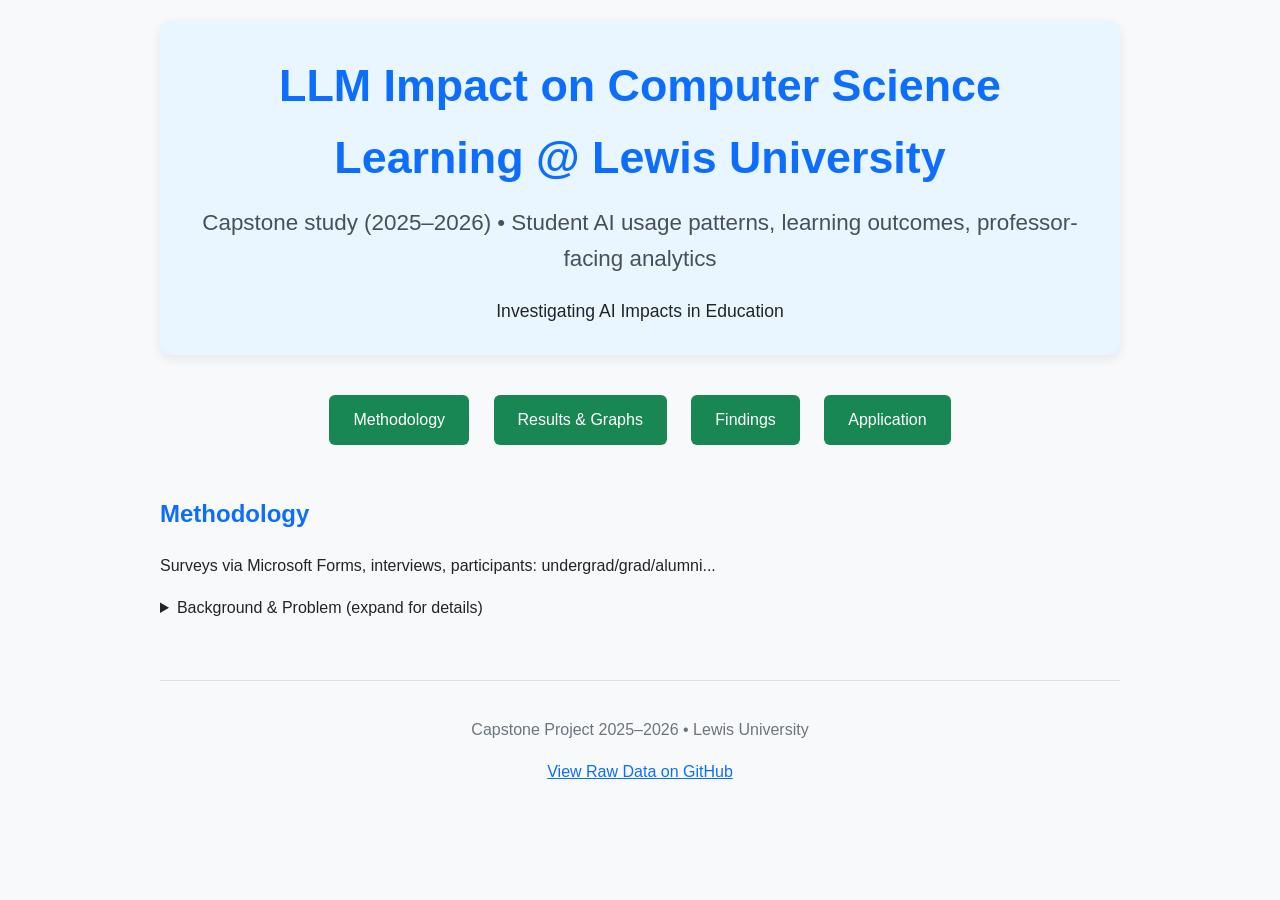
==== index.html @ 8de396a2 "Refactor HTML structure and update navigation buttons" ====
<!DOCTYPE html>
<html lang="en">
<head>
  <meta charset="UTF-8">
  <meta name="viewport" content="width=device-width, initial-scale=1.0">
  <title>LLM Impact on CS students and alumni Learning at Lewis University</title>
 
  <!-- Link to your shared stylesheet (if you created style.css earlier) -->
  <link rel="stylesheet" href="style.css">
 
  <!-- Optional: fallback inline styles if you don't have style.css yet -->
  <style>
    body {
      font-family: Arial, Helvetica, sans-serif;
      line-height: 1.6;
      color: #212529;
      background-color: #f8f9fa;
      max-width: 960px;
      margin: 0 auto;
      padding: 20px;
    }
    a { color: #0d6efd; }
    .nav-button {
      background: #198754;
      color: white;
      padding: 12px 24px;
      border-radius: 6px;
      text-decoration: none;
      margin: 0 10px;
      display: inline-block;
    }
    .nav-button:hover {
      background: #146c43;
    }
  </style>
</head>
<body>
  <!-- === Hero Accent Section === -->
  <div style="background:#e9f5ff; padding:30px; border-radius:12px; margin:0 0 40px 0; text-align:center; box-shadow:0 4px 12px rgba(0,0,0,0.08);">
    <h1 style="margin:0; font-size:2.8em; color:#0d6efd;">LLM Impact on Computer Science Learning @ Lewis University</h1>
    <p style="font-size:1.4em; color:#495057; margin:12px 0 0 0;">
      Capstone study (2025–2026) • Student AI usage patterns, learning outcomes, professor-facing analytics
    </p>
    <p style="margin:20px 0 0 0; font-size:1.1em;">
      Investigating AI Impacts in Education
    </p>
  </div>

  <!-- Quick navigation buttons -->
  <div style="text-align:center; margin:30px 0 50px 0;">
    <a href="#methodology" class="nav-button">Methodology</a>
    <a href="results.html" class="nav-button">Results & Graphs</a>
    <a href="#findings" class="nav-button">Findings</a>
    <a href="#application" class="nav-button">Application</a>
  </div>

  <!-- Example content sections -->
  <h2 id="methodology" style="color:#0d6efd;">Methodology</h2>
  <p>Surveys via Microsoft Forms, interviews, participants: undergrad/grad/alumni...</p>
  
  <details>
    <summary>Background & Problem (expand for details)</summary>
    <p>Your detailed background text here...</p>
  </details>

  <!-- Add more sections here later -->

  <footer style="text-align:center; margin-top:60px; padding:20px; color:#6c757d; border-top:1px solid #dee2e6;">
    <p>Capstone Project 2025–2026 • Lewis University</p>
    <p><a href="https://github.com/anthonyjmitchell-byte/LLM-Learning-Consultants" target="_blank">View Raw Data on GitHub</a></p>
  </footer>
</body>
</html>
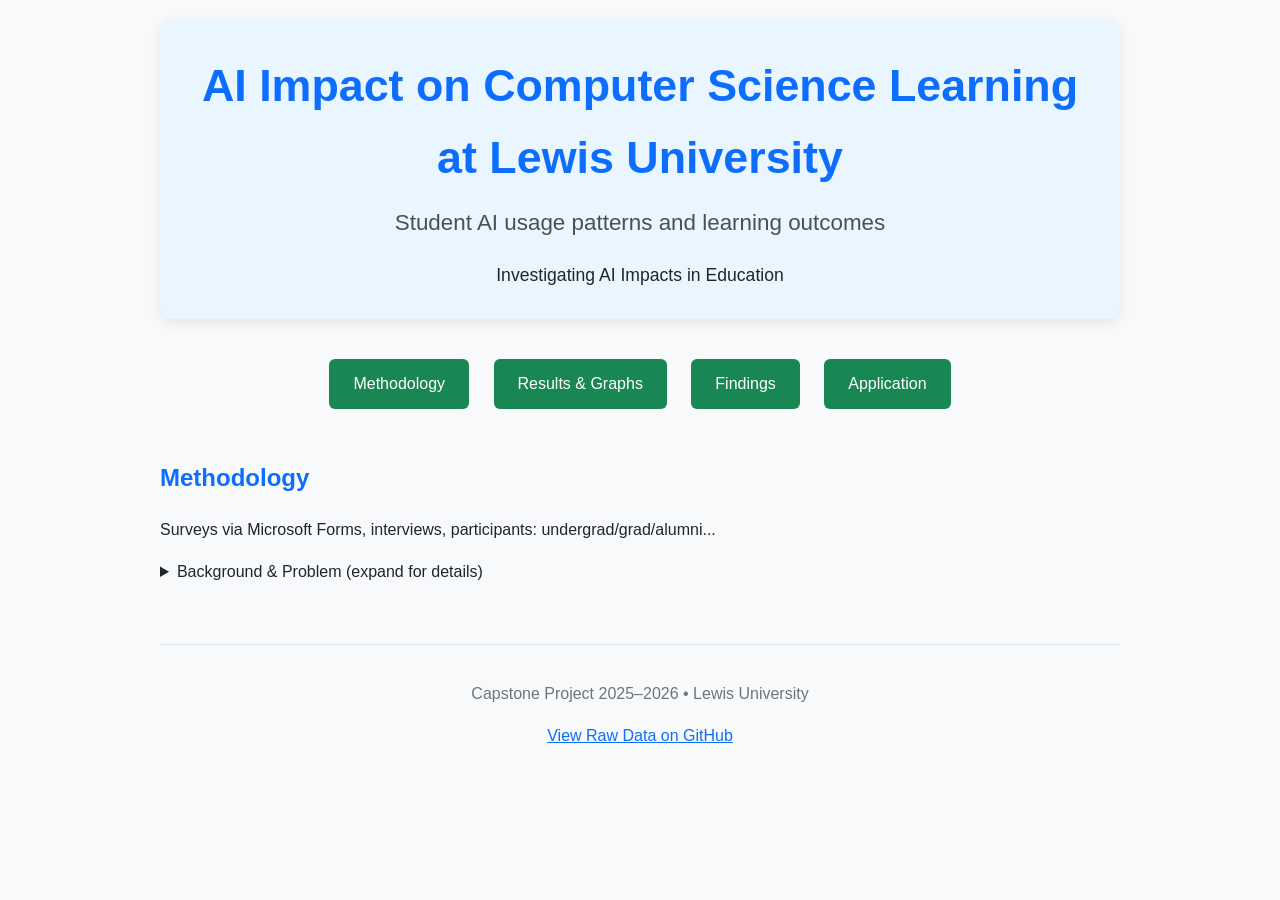
==== commit bc72903a: "Change heading and description to focus on AI impact Updated the heading and paragraph text to refle" ====
--- a/index.html
+++ b/index.html
@@ -37,9 +37,9 @@
 <body>
   <!-- === Hero Accent Section === -->
   <div style="background:#e9f5ff; padding:30px; border-radius:12px; margin:0 0 40px 0; text-align:center; box-shadow:0 4px 12px rgba(0,0,0,0.08);">
-    <h1 style="margin:0; font-size:2.8em; color:#0d6efd;">LLM Impact on Computer Science Learning @ Lewis University</h1>
+    <h1 style="margin:0; font-size:2.8em; color:#0d6efd;"> AI Impact on Computer Science Learning at Lewis University</h1>
     <p style="font-size:1.4em; color:#495057; margin:12px 0 0 0;">
-      Capstone study (2025–2026) • Student AI usage patterns, learning outcomes, professor-facing analytics
+      Student AI usage patterns and learning outcomes
     </p>
     <p style="margin:20px 0 0 0; font-size:1.1em;">
       Investigating AI Impacts in Education
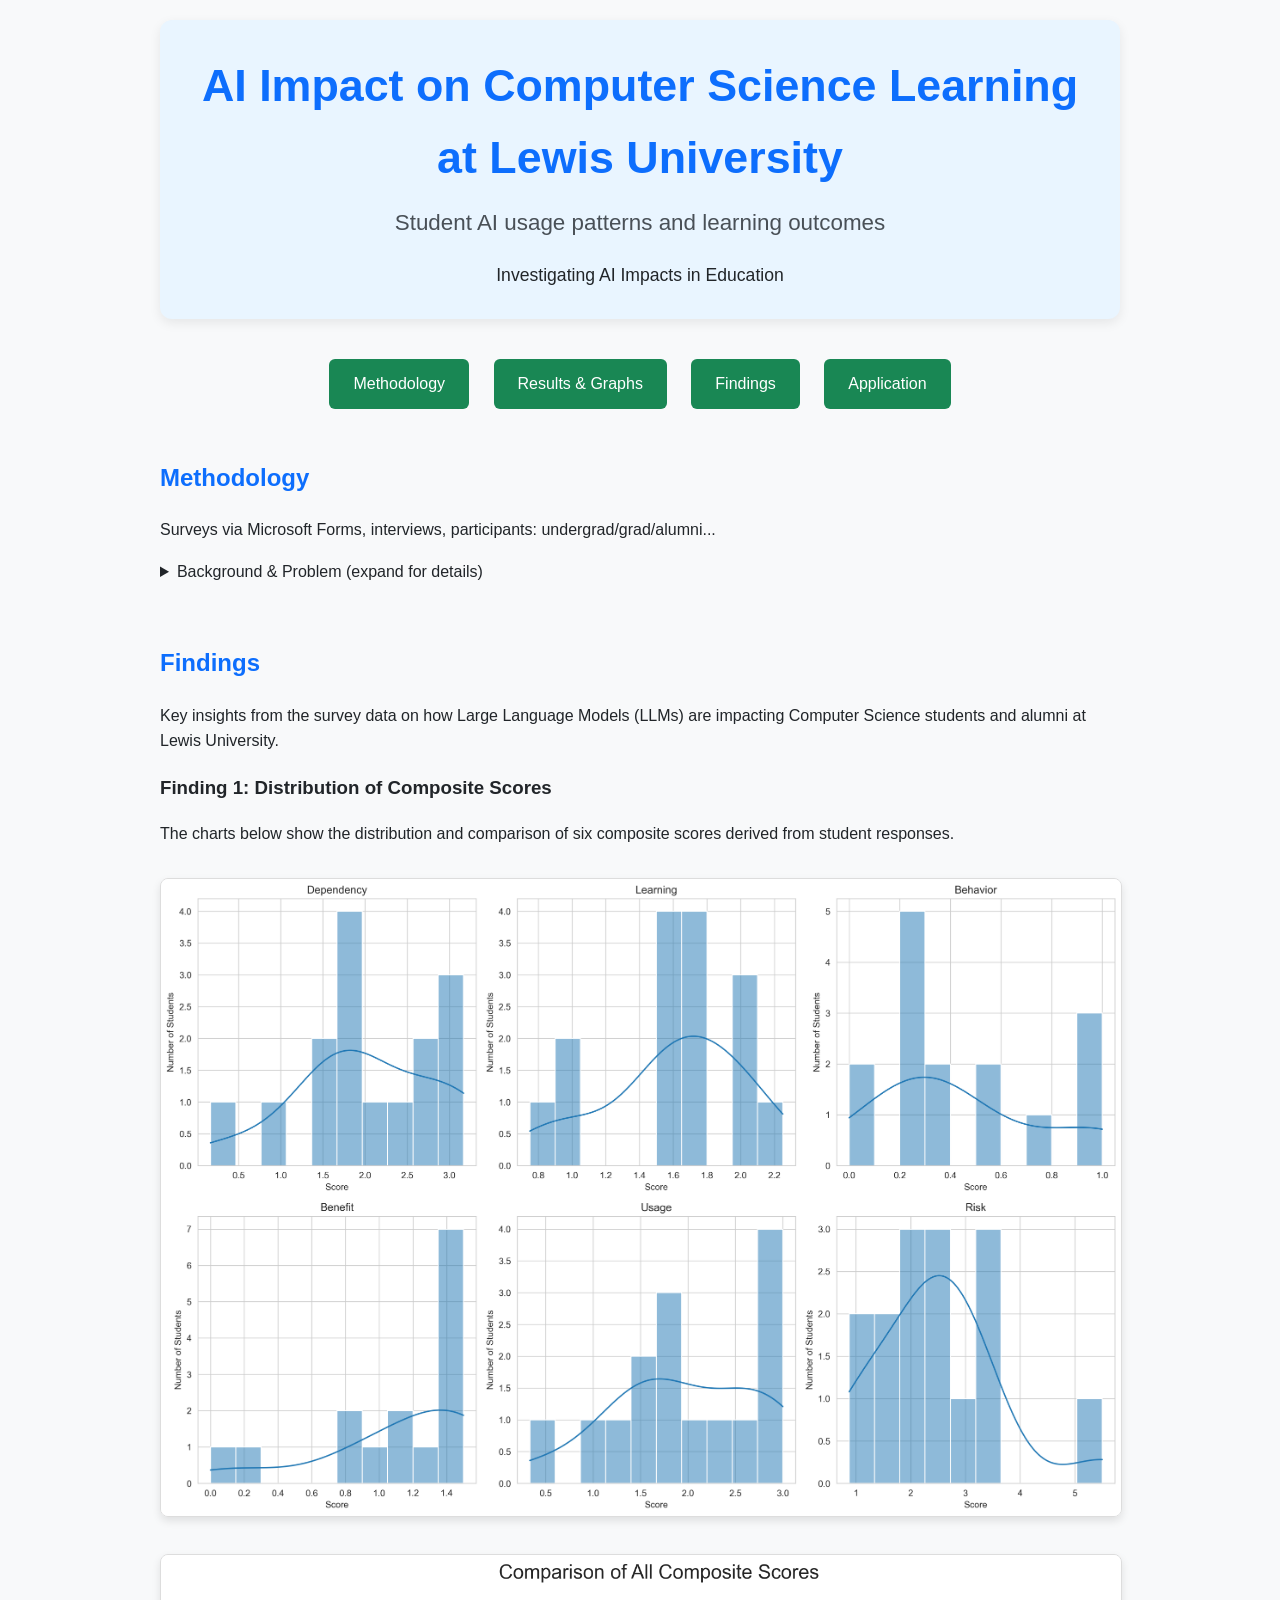
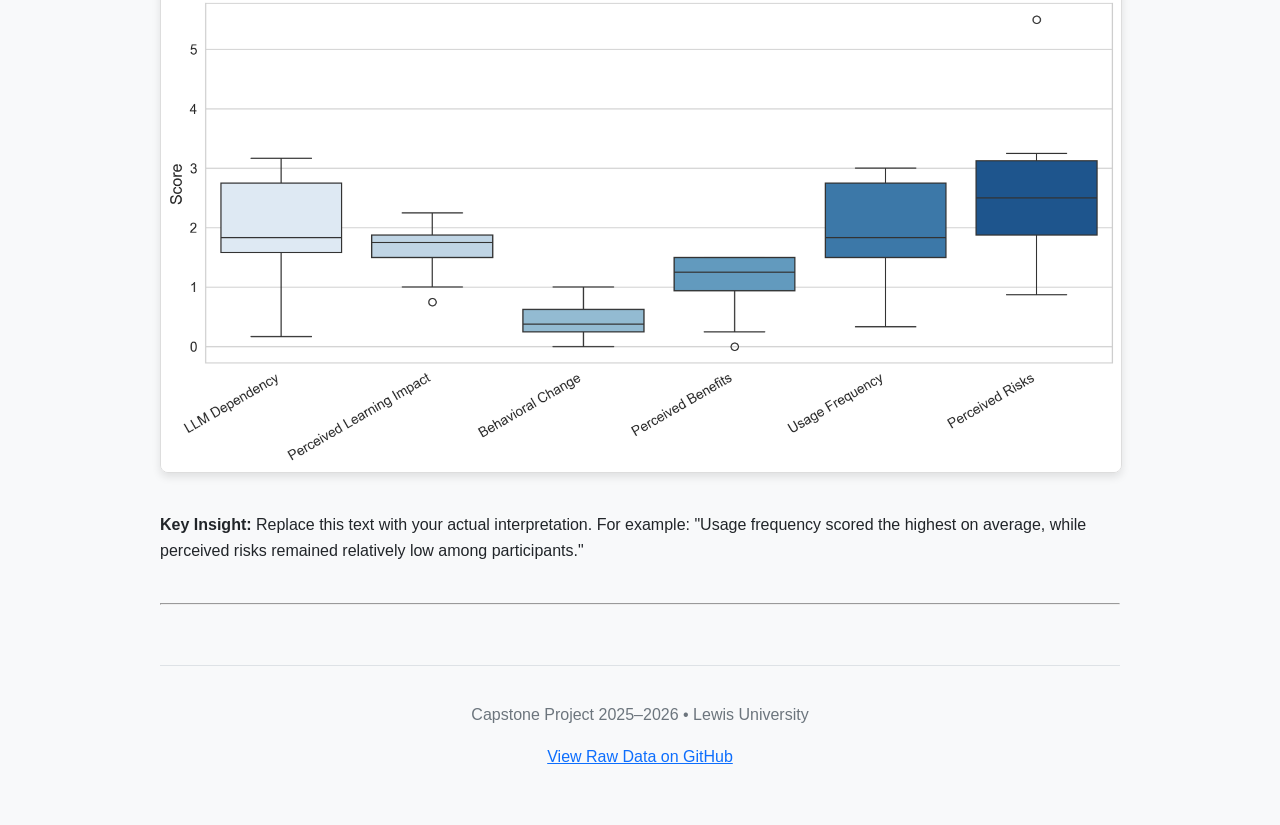
==== commit c0b2c0d9: "Revise index.html to include findings and styling Updated the HTML structure and added findings sect" ====
--- a/index.html
+++ b/index.html
@@ -4,11 +4,8 @@
   <meta charset="UTF-8">
   <meta name="viewport" content="width=device-width, initial-scale=1.0">
   <title>LLM Impact on CS students and alumni Learning at Lewis University</title>
- 
-  <!-- Link to your shared stylesheet (if you created style.css earlier) -->
   <link rel="stylesheet" href="style.css">
- 
-  <!-- Optional: fallback inline styles if you don't have style.css yet -->
+  
   <style>
     body {
       font-family: Arial, Helvetica, sans-serif;
@@ -32,12 +29,21 @@
     .nav-button:hover {
       background: #146c43;
     }
+    img {
+      max-width: 100%;
+      height: auto;
+      border: 1px solid #ddd;
+      border-radius: 8px;
+      margin: 15px 0;
+      box-shadow: 0 4px 8px rgba(0,0,0,0.1);
+    }
   </style>
 </head>
 <body>
-  <!-- === Hero Accent Section === -->
+
+  <!-- Hero Section -->
   <div style="background:#e9f5ff; padding:30px; border-radius:12px; margin:0 0 40px 0; text-align:center; box-shadow:0 4px 12px rgba(0,0,0,0.08);">
-    <h1 style="margin:0; font-size:2.8em; color:#0d6efd;"> AI Impact on Computer Science Learning at Lewis University</h1>
+    <h1 style="margin:0; font-size:2.8em; color:#0d6efd;">AI Impact on Computer Science Learning at Lewis University</h1>
     <p style="font-size:1.4em; color:#495057; margin:12px 0 0 0;">
       Student AI usage patterns and learning outcomes
     </p>
@@ -46,7 +52,7 @@
     </p>
   </div>
 
-  <!-- Quick navigation buttons -->
+  <!-- Navigation -->
   <div style="text-align:center; margin:30px 0 50px 0;">
     <a href="#methodology" class="nav-button">Methodology</a>
     <a href="results.html" class="nav-button">Results & Graphs</a>
@@ -54,20 +60,37 @@
     <a href="#application" class="nav-button">Application</a>
   </div>
 
-  <!-- Example content sections -->
+  <!-- Methodology -->
   <h2 id="methodology" style="color:#0d6efd;">Methodology</h2>
   <p>Surveys via Microsoft Forms, interviews, participants: undergrad/grad/alumni...</p>
-  
+ 
   <details>
     <summary>Background & Problem (expand for details)</summary>
     <p>Your detailed background text here...</p>
   </details>
 
-  <!-- Add more sections here later -->
+  <!-- ====================== FINDINGS SECTION ====================== -->
+  <h2 id="findings" style="color:#0d6efd; margin-top:60px;">Findings</h2>
+  <p>Key insights from the survey data on how Large Language Models (LLMs) are impacting Computer Science students and alumni at Lewis University.</p>
+
+  <h3>Finding 1: Distribution of Composite Scores</h3>
+  <p>The charts below show the distribution and comparison of six composite scores derived from student responses.</p>
+
+  <img src="docs/figures/composite_scores_histograms.png" 
+       alt="Histograms showing distribution of LLM Dependency, Learning Impact, Behavior Change, Benefits, Usage Frequency, and Risks">
+
+  <img src="docs/figures/composite_scores_boxplot_improved.png" 
+       alt="Boxplot comparison of all composite scores">
+
+  <p><strong>Key Insight:</strong> Replace this text with your actual interpretation. For example: "Usage frequency scored the highest on average, while perceived risks remained relatively low among participants."</p>
+
+  <!-- You can add more findings here later -->
+  <hr style="margin:40px 0;">
 
   <footer style="text-align:center; margin-top:60px; padding:20px; color:#6c757d; border-top:1px solid #dee2e6;">
     <p>Capstone Project 2025–2026 • Lewis University</p>
     <p><a href="https://github.com/anthonyjmitchell-byte/LLM-Learning-Consultants" target="_blank">View Raw Data on GitHub</a></p>
   </footer>
+
 </body>
 </html>
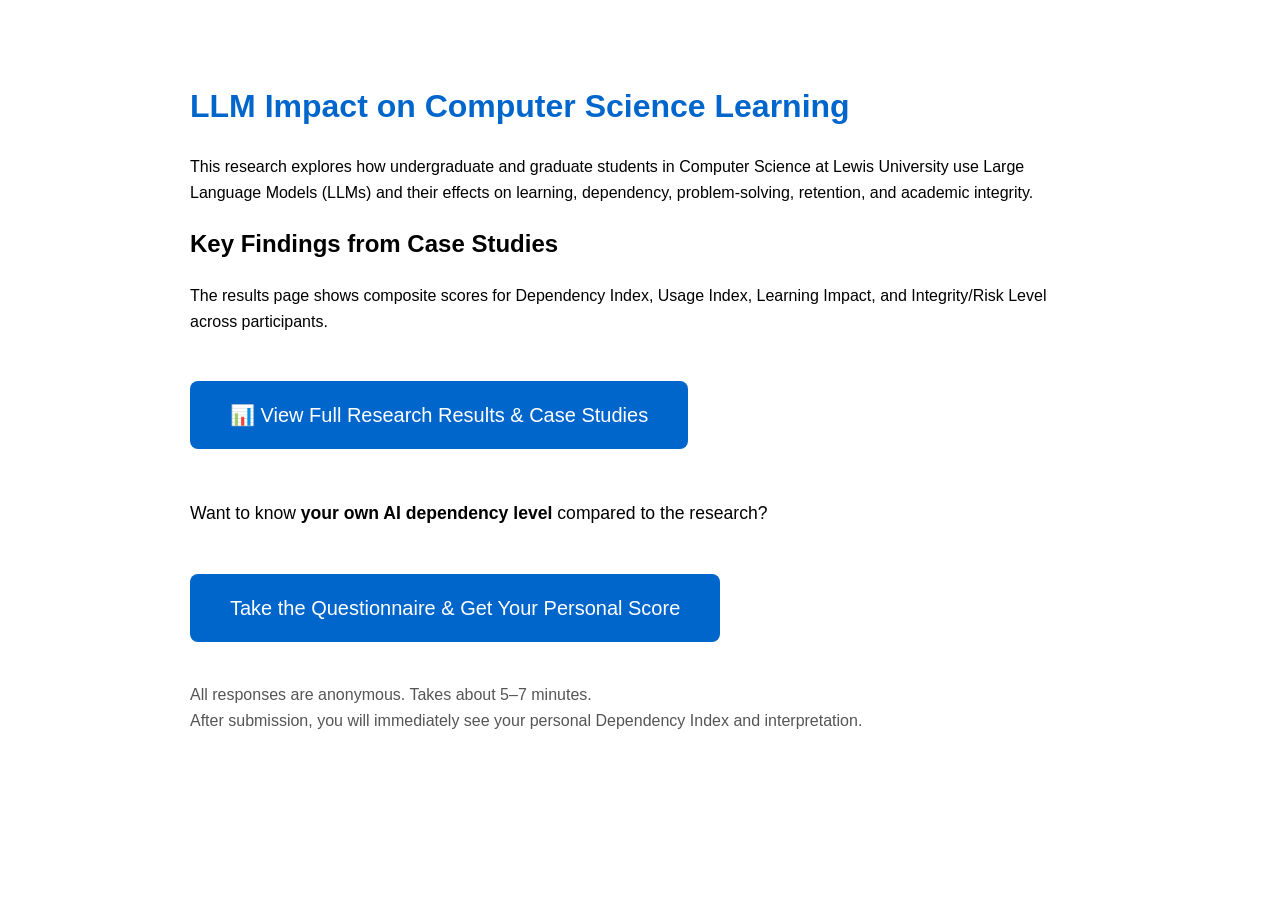
==== commit 8559f33e: "Revise index.html for LLM Impact research presentation Updated the HTML structure and styles for the" ====
--- a/index.html
+++ b/index.html
@@ -1,96 +1,42 @@
 <!DOCTYPE html>
 <html lang="en">
 <head>
-  <meta charset="UTF-8">
-  <meta name="viewport" content="width=device-width, initial-scale=1.0">
-  <title>LLM Impact on CS students and alumni Learning at Lewis University</title>
-  <link rel="stylesheet" href="style.css">
-  
-  <style>
-    body {
-      font-family: Arial, Helvetica, sans-serif;
-      line-height: 1.6;
-      color: #212529;
-      background-color: #f8f9fa;
-      max-width: 960px;
-      margin: 0 auto;
-      padding: 20px;
-    }
-    a { color: #0d6efd; }
-    .nav-button {
-      background: #198754;
-      color: white;
-      padding: 12px 24px;
-      border-radius: 6px;
-      text-decoration: none;
-      margin: 0 10px;
-      display: inline-block;
-    }
-    .nav-button:hover {
-      background: #146c43;
-    }
-    img {
-      max-width: 100%;
-      height: auto;
-      border: 1px solid #ddd;
-      border-radius: 8px;
-      margin: 15px 0;
-      box-shadow: 0 4px 8px rgba(0,0,0,0.1);
-    }
-  </style>
+    <meta charset="UTF-8">
+    <title>LLM Impact on CS Learning Research</title>
+    <style>
+        body {font-family: Arial, sans-serif; max-width: 900px; margin: 40px auto; padding: 20px; line-height: 1.6;}
+        h1 {color: #0066cc;}
+        .button {
+            display: inline-block;
+            padding: 18px 40px;
+            font-size: 20px;
+            background: #0066cc;
+            color: white;
+            text-decoration: none;
+            border-radius: 8px;
+            margin-top: 30px;
+        }
+        .button:hover {background: #0055aa;}
+    </style>
 </head>
 <body>
-
-  <!-- Hero Section -->
-  <div style="background:#e9f5ff; padding:30px; border-radius:12px; margin:0 0 40px 0; text-align:center; box-shadow:0 4px 12px rgba(0,0,0,0.08);">
-    <h1 style="margin:0; font-size:2.8em; color:#0d6efd;">AI Impact on Computer Science Learning at Lewis University</h1>
-    <p style="font-size:1.4em; color:#495057; margin:12px 0 0 0;">
-      Student AI usage patterns and learning outcomes
+    <h1>LLM Impact on Computer Science Learning</h1>
+    <p>This research explores how undergraduate and graduate students in Computer Science at Lewis University use Large Language Models (LLMs) and their effects on learning, dependency, problem-solving, retention, and academic integrity.</p>
+    
+    <h2>Key Findings from Case Studies</h2>
+    <p>The results page shows composite scores for Dependency Index, Usage Index, Learning Impact, and Integrity/Risk Level across participants.</p>
+    
+    <a href="results.html" class="button">📊 View Full Research Results & Case Studies</a>
+    
+    <p style="margin-top: 50px; font-size: 1.1em;">
+        Want to know <strong>your own AI dependency level</strong> compared to the research?
     </p>
-    <p style="margin:20px 0 0 0; font-size:1.1em;">
-      Investigating AI Impacts in Education
+    
+    <a href="survey.html" class="button">Take the Questionnaire & Get Your Personal Score</a>
+    
+    <p style="margin-top: 40px; color: #555;">
+        All responses are anonymous. Takes about 5–7 minutes.<br>
+        After submission, you will immediately see your personal Dependency Index and interpretation.
     </p>
-  </div>
-
-  <!-- Navigation -->
-  <div style="text-align:center; margin:30px 0 50px 0;">
-    <a href="#methodology" class="nav-button">Methodology</a>
-    <a href="results.html" class="nav-button">Results & Graphs</a>
-    <a href="#findings" class="nav-button">Findings</a>
-    <a href="#application" class="nav-button">Application</a>
-  </div>
-
-  <!-- Methodology -->
-  <h2 id="methodology" style="color:#0d6efd;">Methodology</h2>
-  <p>Surveys via Microsoft Forms, interviews, participants: undergrad/grad/alumni...</p>
- 
-  <details>
-    <summary>Background & Problem (expand for details)</summary>
-    <p>Your detailed background text here...</p>
-  </details>
-
-  <!-- ====================== FINDINGS SECTION ====================== -->
-  <h2 id="findings" style="color:#0d6efd; margin-top:60px;">Findings</h2>
-  <p>Key insights from the survey data on how Large Language Models (LLMs) are impacting Computer Science students and alumni at Lewis University.</p>
-
-  <h3>Finding 1: Distribution of Composite Scores</h3>
-  <p>The charts below show the distribution and comparison of six composite scores derived from student responses.</p>
-
-  <img src="docs/figures/composite_scores_histograms.png" 
-       alt="Histograms showing distribution of LLM Dependency, Learning Impact, Behavior Change, Benefits, Usage Frequency, and Risks">
-
-  <img src="docs/figures/composite_scores_boxplot_improved.png" 
-       alt="Boxplot comparison of all composite scores">
-
-  <p><strong>Key Insight:</strong> Replace this text with your actual interpretation. For example: "Usage frequency scored the highest on average, while perceived risks remained relatively low among participants."</p>
-
-  <!-- You can add more findings here later -->
-  <hr style="margin:40px 0;">
-
-  <footer style="text-align:center; margin-top:60px; padding:20px; color:#6c757d; border-top:1px solid #dee2e6;">
-    <p>Capstone Project 2025–2026 • Lewis University</p>
-    <p><a href="https://github.com/anthonyjmitchell-byte/LLM-Learning-Consultants" target="_blank">View Raw Data on GitHub</a></p>
-  </footer>
-
 </body>
 </html>
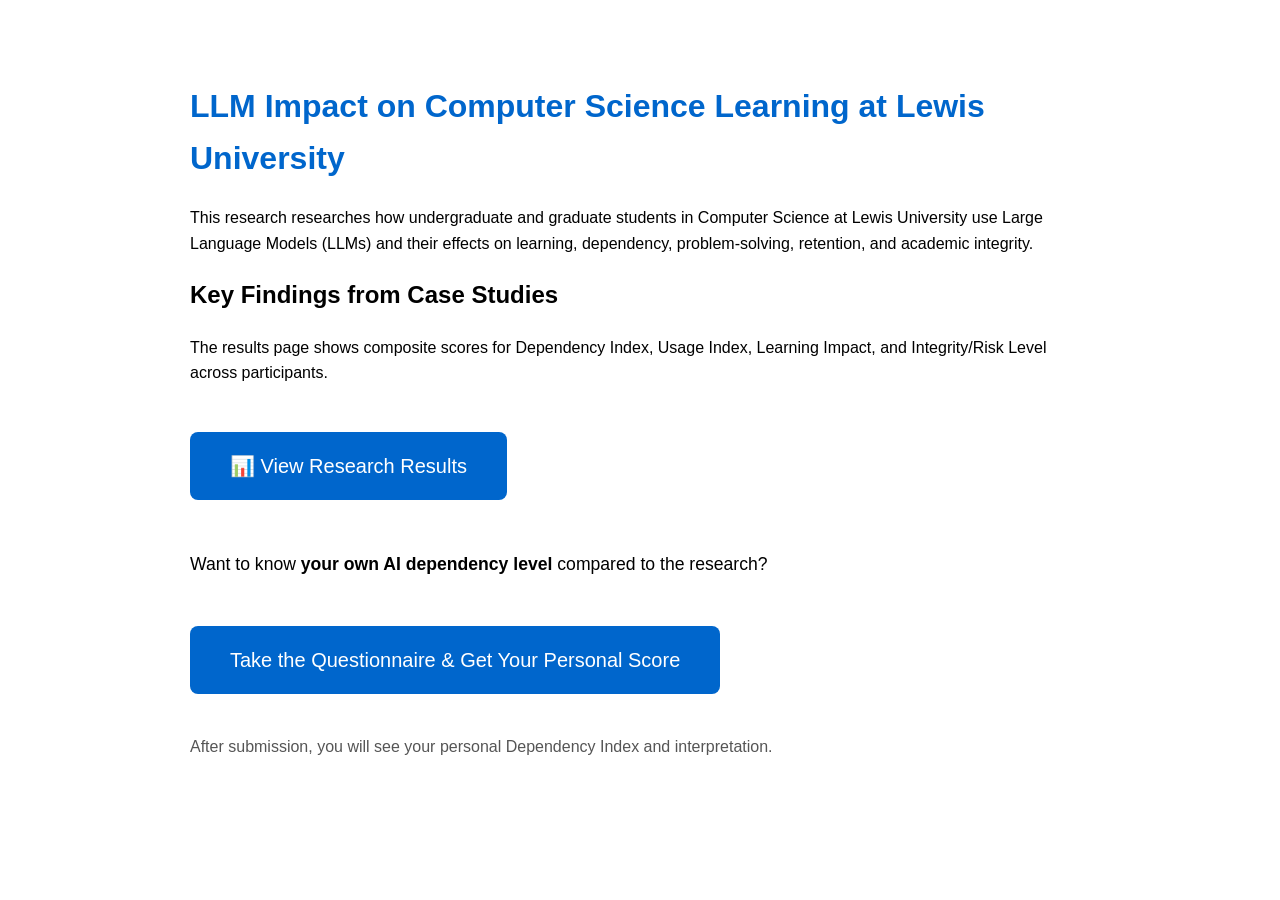
==== commit 62052455: "Update headings and links in index.html" ====
--- a/index.html
+++ b/index.html
@@ -20,13 +20,13 @@
     </style>
 </head>
 <body>
-    <h1>LLM Impact on Computer Science Learning</h1>
-    <p>This research explores how undergraduate and graduate students in Computer Science at Lewis University use Large Language Models (LLMs) and their effects on learning, dependency, problem-solving, retention, and academic integrity.</p>
+    <h1>LLM Impact on Computer Science Learning at Lewis University</h1>
+    <p>This research researches how undergraduate and graduate students in Computer Science at Lewis University use Large Language Models (LLMs) and their effects on learning, dependency, problem-solving, retention, and academic integrity.</p>
     
     <h2>Key Findings from Case Studies</h2>
     <p>The results page shows composite scores for Dependency Index, Usage Index, Learning Impact, and Integrity/Risk Level across participants.</p>
     
-    <a href="results.html" class="button">📊 View Full Research Results & Case Studies</a>
+    <a href="results.html" class="button">📊 View Research Results</a>
     
     <p style="margin-top: 50px; font-size: 1.1em;">
         Want to know <strong>your own AI dependency level</strong> compared to the research?
@@ -35,8 +35,7 @@
     <a href="survey.html" class="button">Take the Questionnaire & Get Your Personal Score</a>
     
     <p style="margin-top: 40px; color: #555;">
-        All responses are anonymous. Takes about 5–7 minutes.<br>
-        After submission, you will immediately see your personal Dependency Index and interpretation.
+        After submission, you will see your personal Dependency Index and interpretation.
     </p>
 </body>
 </html>
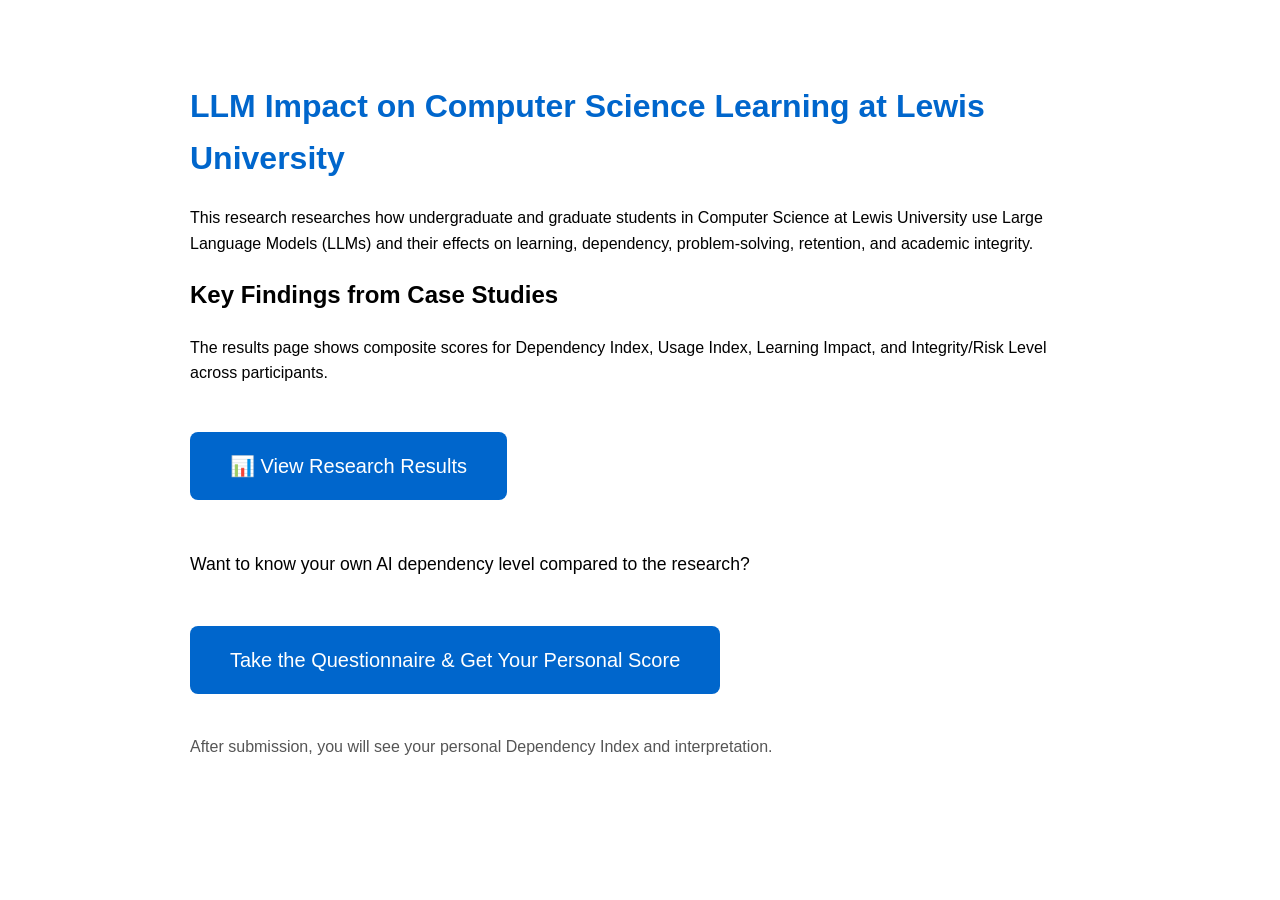
==== commit 34d8b482: "Fix HTML entity encoding in index.html" ====
--- a/index.html
+++ b/index.html
@@ -29,7 +29,7 @@
     <a href="results.html" class="button">📊 View Research Results</a>
     
     <p style="margin-top: 50px; font-size: 1.1em;">
-        Want to know <strong>your own AI dependency level</strong> compared to the research?
+        Want to know your own AI dependency level compared to the research?
     </p>
     
     <a href="survey.html" class="button">Take the Questionnaire & Get Your Personal Score</a>
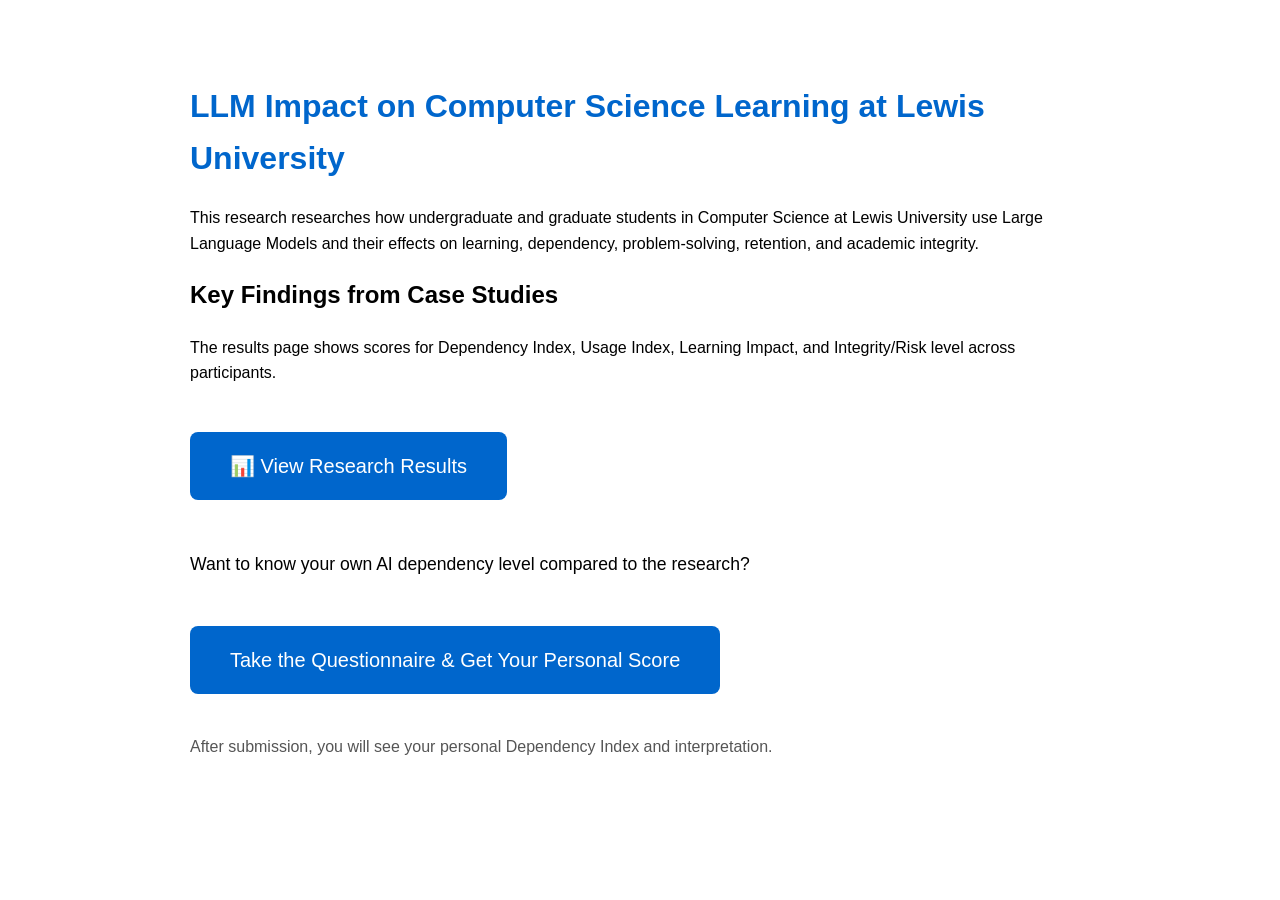
==== commit 83c3e24b: "Refine wording in index.html for clarity" ====
--- a/index.html
+++ b/index.html
@@ -21,10 +21,10 @@
 </head>
 <body>
     <h1>LLM Impact on Computer Science Learning at Lewis University</h1>
-    <p>This research researches how undergraduate and graduate students in Computer Science at Lewis University use Large Language Models (LLMs) and their effects on learning, dependency, problem-solving, retention, and academic integrity.</p>
+    <p>This research researches how undergraduate and graduate students in Computer Science at Lewis University use Large Language Models and their effects on learning, dependency, problem-solving, retention, and academic integrity.</p>
     
     <h2>Key Findings from Case Studies</h2>
-    <p>The results page shows composite scores for Dependency Index, Usage Index, Learning Impact, and Integrity/Risk Level across participants.</p>
+    <p>The results page shows scores for Dependency Index, Usage Index, Learning Impact, and Integrity/Risk level across participants.</p>
     
     <a href="results.html" class="button">📊 View Research Results</a>
     
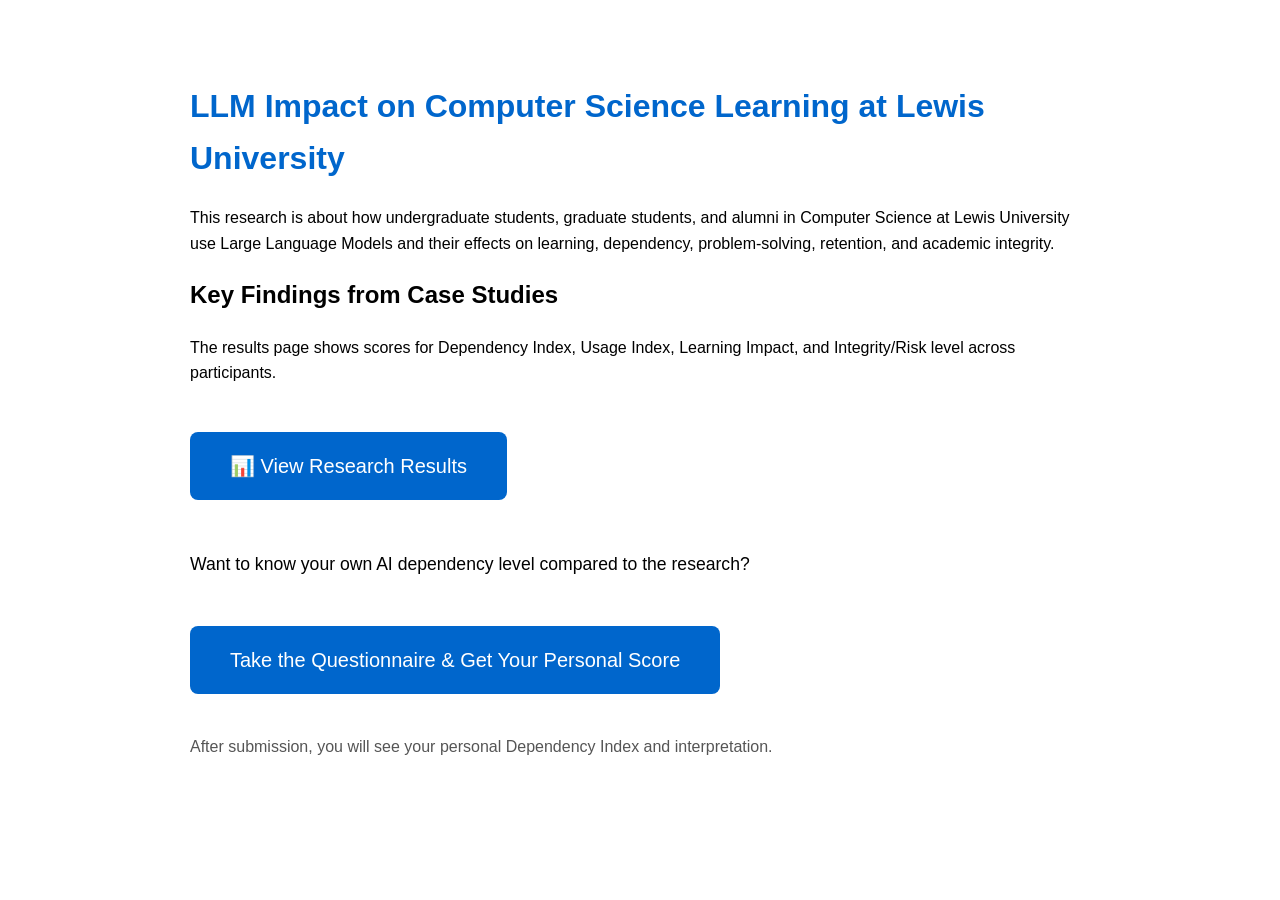
==== commit e855604b: "Refine description of research focus in index.html" ====
--- a/index.html
+++ b/index.html
@@ -21,7 +21,7 @@
 </head>
 <body>
     <h1>LLM Impact on Computer Science Learning at Lewis University</h1>
-    <p>This research researches how undergraduate and graduate students in Computer Science at Lewis University use Large Language Models and their effects on learning, dependency, problem-solving, retention, and academic integrity.</p>
+    <p>This research is about how undergraduate students, graduate students, and alumni in Computer Science at Lewis University use Large Language Models and their effects on learning, dependency, problem-solving, retention, and academic integrity.</p>
     
     <h2>Key Findings from Case Studies</h2>
     <p>The results page shows scores for Dependency Index, Usage Index, Learning Impact, and Integrity/Risk level across participants.</p>
